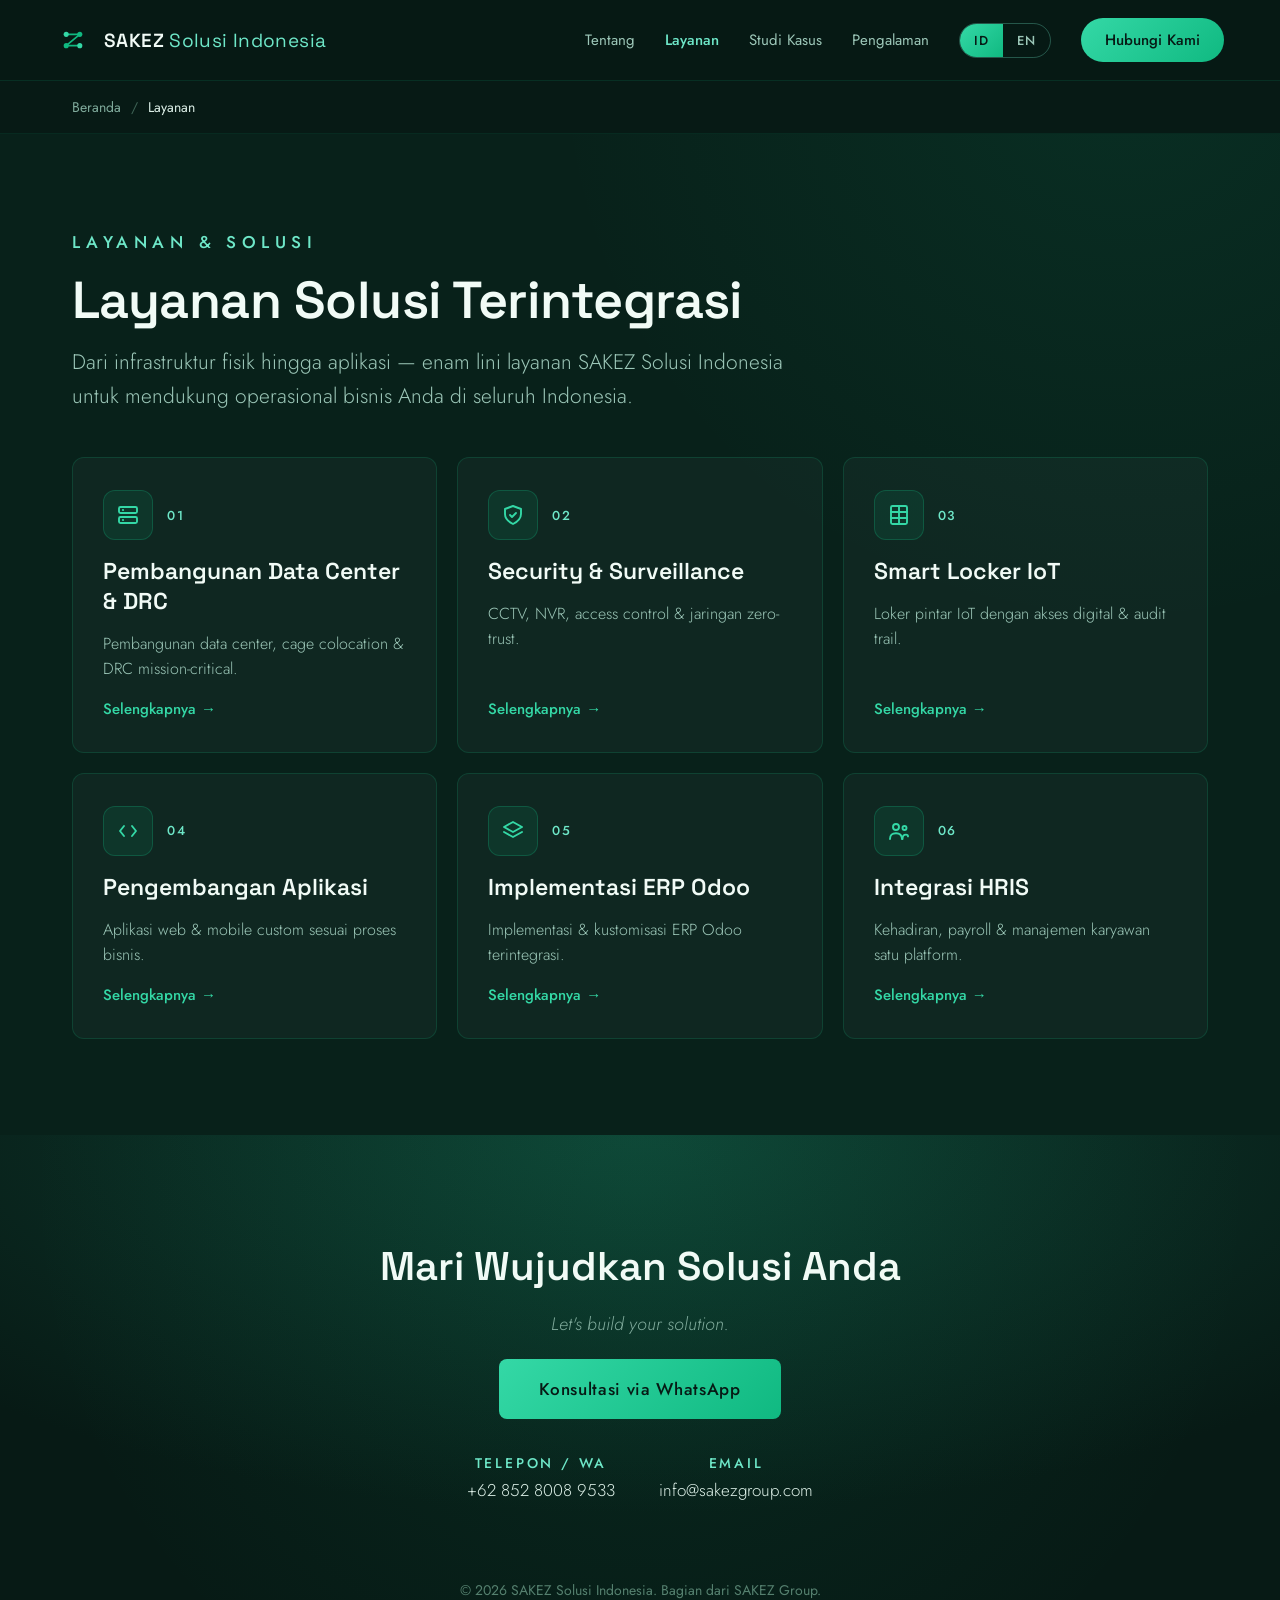
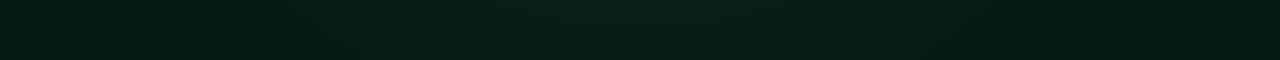
==== layanan/index.html @ 01bb73a0 "SEO : halaman layanan mendalam" ====
<!DOCTYPE html>
<html lang="id"><head>
<meta charset="utf-8"/>
<meta content="width=device-width, initial-scale=1" name="viewport"/>
<title>Layanan Solusi Terintegrasi | SAKEZ Solusi Indonesia</title>
<meta content="Enam lini layanan SAKEZ Solusi Indonesia: pembangunan data center & DRC, security & surveillance, smart locker IoT, pengembangan aplikasi, implementasi ERP Odoo, dan integrasi HRIS. Melayani seluruh Indonesia." name="description"/>
<link href="https://fonts.googleapis.com" rel="preconnect"/>
<link crossorigin="" href="https://fonts.gstatic.com" rel="preconnect"/>
<link href="https://fonts.googleapis.com/css2?family=Space+Grotesk:wght@400;500;600;700&amp;family=Jost:wght@300;400;500;600&amp;display=swap" rel="stylesheet"/>
<style>
  html,body{margin:0;padding:0;background:#071A15;-webkit-font-smoothing:antialiased;text-rendering:optimizeLegibility;}
  *{box-sizing:border-box;}
  a{color:#34D8A6; text-decoration:none;}
  a:hover{color:#6EE7C8;}
  html{scroll-behavior:smooth;}
  .skip-link{position:absolute; left:-9999px;}
  .skip-link:focus{left:16px; top:16px; z-index:100; background:#34D8A6; color:#071A15; padding:10px 16px; border-radius:8px; font-family:'Jost',sans-serif;}
  .lang-switch{display:inline-flex; align-items:center; flex:none; border:1px solid rgba(110,231,200,0.3); border-radius:999px; overflow:hidden;}
  .lang-switch button{font-family:'Jost',sans-serif; font-weight:500; font-size:13px; letter-spacing:0.08em; padding:7px 14px; background:transparent; color:#9CC7B8; border:0; cursor:pointer; transition:background .18s,color .18s;}
  .lang-switch button.is-active{background:linear-gradient(135deg,#34D8A6,#10B981); color:#071A15;}
  .nav-toggle{display:none; background:none; border:0; color:#F1FBF6; font-size:26px; cursor:pointer;}
  .prose p{font-family:'Jost',sans-serif; font-weight:300; font-size:19px; line-height:1.72; margin:0 0 18px;}
  .svc-card{transition:transform .18s, border-color .18s, background .18s;}
  .svc-card:hover{transform:translateY(-3px); border-color:rgba(52,216,166,0.5); background:rgba(255,255,255,0.05);}
  @media(max-width:860px){
    .site-nav{padding:16px 22px !important;}
    .nav-toggle{display:block;}
    .nav-menu{display:none !important; position:absolute; top:100%; left:0; right:0; flex-direction:column; align-items:flex-start !important; gap:16px !important; background:#08211A; padding:22px 24px; border-bottom:1px solid rgba(16,185,129,0.18);}
    .nav-menu.is-open{display:flex !important;}
  }
</style>
<link href="https://solusi.sakezgroup.com/layanan/" rel="canonical"/>
<meta content="website" property="og:type"/><meta content="id_ID" property="og:locale"/>
<meta content="Layanan Solusi Terintegrasi | SAKEZ Solusi Indonesia" property="og:title"/>
<meta content="Enam lini layanan: data center, security, smart locker, aplikasi, ERP Odoo, dan HRIS. Melayani seluruh Indonesia." property="og:description"/>
<meta content="https://solusi.sakezgroup.com/layanan/" property="og:url"/>
<meta content="https://solusi.sakezgroup.com/assets/web-hero-datacenter.jpeg" property="og:image"/>
<meta content="summary_large_image" name="twitter:card"/>
<meta content="#071A15" name="theme-color"/>
<link href="/site.webmanifest" rel="manifest"/>
<link href="/assets/css/main.css" rel="stylesheet"/>
<script type="application/ld+json">{"@context":"https://schema.org","@type":"BreadcrumbList","itemListElement":[{"@type":"ListItem","position":1,"name":"Beranda","item":"https://solusi.sakezgroup.com/"},{"@type":"ListItem","position":2,"name":"Layanan","item":"https://solusi.sakezgroup.com/layanan/"}]}</script><script type="application/ld+json">{"@context":"https://schema.org","@type":"CollectionPage","name":"Layanan SAKEZ Solusi Indonesia","url":"https://solusi.sakezgroup.com/layanan/","description":"Enam lini layanan solusi terintegrasi: data center, security & surveillance, smart locker, pengembangan aplikasi, ERP Odoo, dan HRIS.","hasPart":[{"@type":"Service","name":"Pembangunan Data Center & DRC","url":"https://solusi.sakezgroup.com/layanan/pembangunan-data-center/"},{"@type":"Service","name":"Security & Surveillance","url":"https://solusi.sakezgroup.com/layanan/security-surveillance/"},{"@type":"Service","name":"Smart Locker IoT","url":"https://solusi.sakezgroup.com/layanan/smart-locker/"},{"@type":"Service","name":"Pengembangan Aplikasi","url":"https://solusi.sakezgroup.com/layanan/pengembangan-aplikasi/"},{"@type":"Service","name":"Implementasi ERP Odoo","url":"https://solusi.sakezgroup.com/layanan/implementasi-erp-odoo/"},{"@type":"Service","name":"Integrasi HRIS","url":"https://solusi.sakezgroup.com/layanan/integrasi-hris/"}]}</script>
</head>
<body>
<a class="skip-link" href="#main-content" data-i18n="skip">Lewati ke konten utama</a>
<nav class="site-nav" style="position:sticky; top:0; z-index:50; display:flex; align-items:center; justify-content:space-between; padding:18px 56px; background:rgba(7,26,21,0.92); backdrop-filter:blur(8px); border-bottom:1px solid rgba(16,185,129,0.14);">
<a href="/" class="nav-brand" style="display:flex; align-items:center; gap:14px;">
<svg aria-label="SAKEZ Solusi Indonesia mark" fill="none" height="34" viewbox="0 0 120 120" width="34"><line stroke="#10B981" stroke-linecap="round" stroke-width="6" x1="36" x2="84" y1="40" y2="40"></line><line stroke="#10B981" stroke-linecap="round" stroke-width="6" x1="84" x2="36" y1="40" y2="80"></line><line stroke="#10B981" stroke-linecap="round" stroke-width="6" x1="36" x2="84" y1="80" y2="80"></line><circle cx="36" cy="40" fill="#34D8A6" r="9"></circle><circle cx="84" cy="40" fill="#10B981" r="9"></circle><circle cx="36" cy="80" fill="#10B981" r="9"></circle><circle cx="84" cy="80" fill="#34D8A6" r="9"></circle></svg>
<span style="font-family:'Space Grotesk',sans-serif; font-weight:600; font-size:19px; color:#F1FBF6; letter-spacing:0.02em;">SAKEZ <span style="color:#6EE7C8; font-weight:400;">Solusi Indonesia</span></span></a>
<button aria-controls="primary-navigation" aria-expanded="false" aria-label="Buka menu navigasi" class="nav-toggle" type="button">&#9776;</button>
<div class="nav-menu" id="primary-navigation" style="display:flex; align-items:center; gap:30px;">
<a href="/#tentang" style="font-family:'Jost',sans-serif; font-weight:400; font-size:15px; color:#9CC7B8;" data-i18n="navTentang">Tentang</a>
<a href="/layanan/" style="font-family:'Jost',sans-serif; font-weight:500; font-size:15px; color:#6EE7C8;" data-i18n="navLayanan">Layanan</a>
<a href="/#studi-kasus" style="font-family:'Jost',sans-serif; font-weight:400; font-size:15px; color:#9CC7B8;" data-i18n="navStudi">Studi Kasus</a>
<a href="/#klien" style="font-family:'Jost',sans-serif; font-weight:400; font-size:15px; color:#9CC7B8;" data-i18n="navKlien">Pengalaman</a>
<div class="lang-switch" role="group" aria-label="Pilihan bahasa"><button type="button" data-lang="id">ID</button><button type="button" data-lang="en">EN</button></div>
<a href="https://wa.me/6285280089533" style="font-family:'Jost',sans-serif; font-weight:500; font-size:15px; color:#071A15; background:linear-gradient(135deg,#34D8A6,#10B981); padding:11px 24px; border-radius:999px;" data-i18n="navHubungi">Hubungi Kami</a>
</div></nav>
<nav aria-label="Breadcrumb" style="background:#071A15; padding:16px clamp(20px,6vw,72px); border-bottom:1px solid rgba(16,185,129,0.10);"><ol style="list-style:none; margin:0; padding:0; display:flex; flex-wrap:wrap; gap:10px; align-items:center; font-family:'Jost',sans-serif; font-weight:400; font-size:14px;"><li><a href="/" style="color:#7FAA9B;" data-i18n="bcHome">Beranda</a></li><li style="color:#3E6355;">/</li><li style="color:#DCEFE7;" data-i18n="bcLayanan">Layanan</li></ol></nav>
<main id="main-content">
<section style="background:#08211A; padding:clamp(56px,9vw,96px) clamp(20px,6vw,72px); display:flex; flex-direction:column; gap:44px; position:relative; overflow:hidden;">
<div style="position:absolute; inset:0; background:radial-gradient(820px circle at 88% -8%, rgba(16,185,129,0.09) 0%, transparent 70%); pointer-events:none;"></div>
<div style="position:relative; max-width:860px; display:flex; flex-direction:column; gap:18px;">
<p style="font-family:'Jost',sans-serif; font-weight:500; font-size:17px; letter-spacing:0.32em; text-transform:uppercase; color:#6EE7C8; margin:0;" data-i18n="k0">Layanan & Solusi</p>
<h1 style="font-family:'Space Grotesk',sans-serif; font-weight:600; font-size:clamp(34px,5.5vw,52px); line-height:1.08; letter-spacing:-0.01em; color:#F1FBF6; margin:0;" data-i18n="k1">Layanan Solusi Terintegrasi</h1>
<p style="font-family:'Jost',sans-serif; font-weight:300; font-size:21px; line-height:1.6; color:#9CC7B8; margin:0; max-width:720px;" data-i18n="k2">Dari infrastruktur fisik hingga aplikasi — enam lini layanan SAKEZ Solusi Indonesia untuk mendukung operasional bisnis Anda di seluruh Indonesia.</p>
</div>
<div style="position:relative; display:grid; grid-template-columns:repeat(auto-fit,minmax(300px,1fr)); gap:20px;"><a href="/layanan/pembangunan-data-center/" class="svc-card" style="display:flex; flex-direction:column; gap:16px; padding:32px 30px; background:rgba(255,255,255,0.03); border:1px solid rgba(16,185,129,0.18); border-radius:12px;">
<div style="display:flex; align-items:center; gap:14px;"><span style="width:50px; height:50px; border-radius:12px; background:rgba(16,185,129,0.10); border:1px solid rgba(16,185,129,0.26); display:flex; align-items:center; justify-content:center; flex:none;"><svg fill="none" height="24" stroke="#34D8A6" stroke-linecap="round" stroke-linejoin="round" stroke-width="1.9" viewbox="0 0 24 24" width="24"><rect height="6" rx="1.5" width="18" x="3" y="4"></rect><rect height="6" rx="1.5" width="18" x="3" y="14"></rect><circle cx="7" cy="7" fill="#34D8A6" r="1.1" stroke="none"></circle><circle cx="7" cy="17" fill="#34D8A6" r="1.1" stroke="none"></circle></svg></span><span style="font-family:'Jost',sans-serif; font-weight:500; font-size:13px; letter-spacing:0.14em; color:#6EE7C8;">01</span></div>
<p style="font-family:'Space Grotesk',sans-serif; font-weight:600; font-size:23px; color:#F1FBF6; margin:0;" data-i18n="k3">Pembangunan Data Center & DRC</p>
<p style="font-family:'Jost',sans-serif; font-weight:300; font-size:16px; line-height:1.55; color:#9CC7B8; margin:0; flex:1;" data-i18n="k4">Pembangunan data center, cage colocation & DRC mission-critical.</p>
<span style="font-family:'Jost',sans-serif; font-weight:500; font-size:15px; color:#34D8A6;"><span data-i18n="k5">Selengkapnya</span> &rarr;</span></a><a href="/layanan/security-surveillance/" class="svc-card" style="display:flex; flex-direction:column; gap:16px; padding:32px 30px; background:rgba(255,255,255,0.03); border:1px solid rgba(16,185,129,0.18); border-radius:12px;">
<div style="display:flex; align-items:center; gap:14px;"><span style="width:50px; height:50px; border-radius:12px; background:rgba(16,185,129,0.10); border:1px solid rgba(16,185,129,0.26); display:flex; align-items:center; justify-content:center; flex:none;"><svg fill="none" height="24" stroke="#34D8A6" stroke-linecap="round" stroke-linejoin="round" stroke-width="1.9" viewbox="0 0 24 24" width="24"><path d="M12 3 L20 6 V11 C20 16 16 19 12 21 C8 19 4 16 4 11 V6 Z"></path><path d="M9 12 l2 2 l4 -4"></path></svg></span><span style="font-family:'Jost',sans-serif; font-weight:500; font-size:13px; letter-spacing:0.14em; color:#6EE7C8;">02</span></div>
<p style="font-family:'Space Grotesk',sans-serif; font-weight:600; font-size:23px; color:#F1FBF6; margin:0;" data-i18n="k6">Security & Surveillance</p>
<p style="font-family:'Jost',sans-serif; font-weight:300; font-size:16px; line-height:1.55; color:#9CC7B8; margin:0; flex:1;" data-i18n="k7">CCTV, NVR, access control & jaringan zero-trust.</p>
<span style="font-family:'Jost',sans-serif; font-weight:500; font-size:15px; color:#34D8A6;"><span data-i18n="k8">Selengkapnya</span> &rarr;</span></a><a href="/layanan/smart-locker/" class="svc-card" style="display:flex; flex-direction:column; gap:16px; padding:32px 30px; background:rgba(255,255,255,0.03); border:1px solid rgba(16,185,129,0.18); border-radius:12px;">
<div style="display:flex; align-items:center; gap:14px;"><span style="width:50px; height:50px; border-radius:12px; background:rgba(16,185,129,0.10); border:1px solid rgba(16,185,129,0.26); display:flex; align-items:center; justify-content:center; flex:none;"><svg fill="none" height="24" stroke="#34D8A6" stroke-linecap="round" stroke-linejoin="round" stroke-width="1.9" viewbox="0 0 24 24" width="24"><rect height="18" rx="1.5" width="16" x="4" y="3"></rect><line x1="4" x2="20" y1="9" y2="9"></line><line x1="4" x2="20" y1="15" y2="15"></line><line x1="12" x2="12" y1="3" y2="21"></line></svg></span><span style="font-family:'Jost',sans-serif; font-weight:500; font-size:13px; letter-spacing:0.14em; color:#6EE7C8;">03</span></div>
<p style="font-family:'Space Grotesk',sans-serif; font-weight:600; font-size:23px; color:#F1FBF6; margin:0;" data-i18n="k9">Smart Locker IoT</p>
<p style="font-family:'Jost',sans-serif; font-weight:300; font-size:16px; line-height:1.55; color:#9CC7B8; margin:0; flex:1;" data-i18n="k10">Loker pintar IoT dengan akses digital & audit trail.</p>
<span style="font-family:'Jost',sans-serif; font-weight:500; font-size:15px; color:#34D8A6;"><span data-i18n="k11">Selengkapnya</span> &rarr;</span></a><a href="/layanan/pengembangan-aplikasi/" class="svc-card" style="display:flex; flex-direction:column; gap:16px; padding:32px 30px; background:rgba(255,255,255,0.03); border:1px solid rgba(16,185,129,0.18); border-radius:12px;">
<div style="display:flex; align-items:center; gap:14px;"><span style="width:50px; height:50px; border-radius:12px; background:rgba(16,185,129,0.10); border:1px solid rgba(16,185,129,0.26); display:flex; align-items:center; justify-content:center; flex:none;"><svg fill="none" height="24" stroke="#34D8A6" stroke-linecap="round" stroke-linejoin="round" stroke-width="1.9" viewbox="0 0 24 24" width="24"><polyline points="8 7 4 12 8 17"></polyline><polyline points="16 7 20 12 16 17"></polyline></svg></span><span style="font-family:'Jost',sans-serif; font-weight:500; font-size:13px; letter-spacing:0.14em; color:#6EE7C8;">04</span></div>
<p style="font-family:'Space Grotesk',sans-serif; font-weight:600; font-size:23px; color:#F1FBF6; margin:0;" data-i18n="k12">Pengembangan Aplikasi</p>
<p style="font-family:'Jost',sans-serif; font-weight:300; font-size:16px; line-height:1.55; color:#9CC7B8; margin:0; flex:1;" data-i18n="k13">Aplikasi web & mobile custom sesuai proses bisnis.</p>
<span style="font-family:'Jost',sans-serif; font-weight:500; font-size:15px; color:#34D8A6;"><span data-i18n="k14">Selengkapnya</span> &rarr;</span></a><a href="/layanan/implementasi-erp-odoo/" class="svc-card" style="display:flex; flex-direction:column; gap:16px; padding:32px 30px; background:rgba(255,255,255,0.03); border:1px solid rgba(16,185,129,0.18); border-radius:12px;">
<div style="display:flex; align-items:center; gap:14px;"><span style="width:50px; height:50px; border-radius:12px; background:rgba(16,185,129,0.10); border:1px solid rgba(16,185,129,0.26); display:flex; align-items:center; justify-content:center; flex:none;"><svg fill="none" height="24" stroke="#34D8A6" stroke-linecap="round" stroke-linejoin="round" stroke-width="1.9" viewbox="0 0 24 24" width="24"><polygon points="12 3 21 8 12 13 3 8"></polygon><polyline points="3 13 12 18 21 13"></polyline></svg></span><span style="font-family:'Jost',sans-serif; font-weight:500; font-size:13px; letter-spacing:0.14em; color:#6EE7C8;">05</span></div>
<p style="font-family:'Space Grotesk',sans-serif; font-weight:600; font-size:23px; color:#F1FBF6; margin:0;" data-i18n="k15">Implementasi ERP Odoo</p>
<p style="font-family:'Jost',sans-serif; font-weight:300; font-size:16px; line-height:1.55; color:#9CC7B8; margin:0; flex:1;" data-i18n="k16">Implementasi & kustomisasi ERP Odoo terintegrasi.</p>
<span style="font-family:'Jost',sans-serif; font-weight:500; font-size:15px; color:#34D8A6;"><span data-i18n="k17">Selengkapnya</span> &rarr;</span></a><a href="/layanan/integrasi-hris/" class="svc-card" style="display:flex; flex-direction:column; gap:16px; padding:32px 30px; background:rgba(255,255,255,0.03); border:1px solid rgba(16,185,129,0.18); border-radius:12px;">
<div style="display:flex; align-items:center; gap:14px;"><span style="width:50px; height:50px; border-radius:12px; background:rgba(16,185,129,0.10); border:1px solid rgba(16,185,129,0.26); display:flex; align-items:center; justify-content:center; flex:none;"><svg fill="none" height="24" stroke="#34D8A6" stroke-linecap="round" stroke-linejoin="round" stroke-width="1.9" viewbox="0 0 24 24" width="24"><circle cx="9" cy="8" r="3"></circle><path d="M3 20 C3 16 5 14.2 9 14.2 C13 14.2 15 16 15 20"></path><circle cx="17.5" cy="9" r="2"></circle><path d="M15.5 20 C15.5 16.8 16.5 15.6 19 15.6 C20.6 15.6 21 16.6 21 17.4"></path></svg></span><span style="font-family:'Jost',sans-serif; font-weight:500; font-size:13px; letter-spacing:0.14em; color:#6EE7C8;">06</span></div>
<p style="font-family:'Space Grotesk',sans-serif; font-weight:600; font-size:23px; color:#F1FBF6; margin:0;" data-i18n="k18">Integrasi HRIS</p>
<p style="font-family:'Jost',sans-serif; font-weight:300; font-size:16px; line-height:1.55; color:#9CC7B8; margin:0; flex:1;" data-i18n="k19">Kehadiran, payroll & manajemen karyawan satu platform.</p>
<span style="font-family:'Jost',sans-serif; font-weight:500; font-size:15px; color:#34D8A6;"><span data-i18n="k20">Selengkapnya</span> &rarr;</span></a></div>
</section>
<section id="kontak" style="background:#071A15; display:flex; flex-direction:column; align-items:center; text-align:center; padding:110px 40px 60px; gap:26px; position:relative; overflow:hidden;">
<div style="position:absolute; inset:0; background:radial-gradient(120% 120% at 50% 0%, #0E3D30 0%, #071A15 60%);"></div>
<div style="position:absolute; inset:0; background:radial-gradient(900px circle at 50% 10%, rgba(16,185,129,0.10) 0%, transparent 68%); pointer-events:none;"></div>
<div style="position:relative; display:flex; flex-direction:column; align-items:center; gap:22px; max-width:760px;">
<h2 style="font-family:'Space Grotesk',sans-serif; font-weight:600; font-size:40px; line-height:1.12; color:#F1FBF6; margin:0;" data-i18n="ctaTitle">Mari Wujudkan Solusi Anda</h2>
<p style="font-family:'Jost',sans-serif; font-weight:300; font-style:italic; font-size:18px; color:#7FAA9B; margin:0;" data-i18n="ctaSub">Let's build your solution.</p>
<a href="https://wa.me/6285280089533?text=Halo%20SAKEZ%2C%20saya%20tertarik%20dengan%20layanan%20SAKEZ%20Solusi%20Indonesia" style="font-family:'Jost',sans-serif; font-weight:500; font-size:17px; letter-spacing:0.04em; color:#071A15; background:linear-gradient(135deg,#34D8A6,#10B981); padding:18px 40px; border-radius:8px;" data-i18n="ctaBtn">Konsultasi via WhatsApp</a>
<div style="display:flex; gap:44px; flex-wrap:wrap; justify-content:center; margin-top:12px;">
<div style="display:flex; flex-direction:column; gap:5px;"><span style="font-family:'Jost',sans-serif; font-weight:500; font-size:14px; letter-spacing:0.2em; text-transform:uppercase; color:#6EE7C8;" data-i18n="phoneLabel">Telepon / WA</span><span style="font-family:'Jost',sans-serif; font-weight:300; font-size:17px; color:#DCEFE7;">+62 852 8008 9533</span></div>
<div style="display:flex; flex-direction:column; gap:5px;"><span style="font-family:'Jost',sans-serif; font-weight:500; font-size:14px; letter-spacing:0.2em; text-transform:uppercase; color:#6EE7C8;">Email</span><span style="font-family:'Jost',sans-serif; font-weight:300; font-size:17px; color:#DCEFE7;">info<span>@</span>sakezgroup.com</span></div>
</div></div>
<p style="position:relative; margin:52px 0 0; font-family:'Jost',sans-serif; font-weight:400; font-size:14px; color:#55806F;" data-i18n="copyright">© 2026 SAKEZ Solusi Indonesia. Bagian dari SAKEZ Group.</p>
</section>
</main>
<script>window.PAGE_EN={"k0":"Services & Solutions","k1":"Integrated Solution Services","k2":"From physical infrastructure to applications — six SAKEZ Solusi Indonesia service lines supporting your business operations across Indonesia.","k3":"Data Center & DRC Construction","k4":"Mission-critical data center, cage colocation & DRC construction.","k5":"Learn more","k6":"Security & Surveillance","k7":"CCTV, NVR, access control & zero-trust networking.","k8":"Learn more","k9":"Smart Locker IoT","k10":"IoT smart lockers with digital access & audit trail.","k11":"Learn more","k12":"Pengembangan Aplikasi","k13":"Custom web & mobile apps built to your process.","k14":"Learn more","k15":"Implementasi ERP Odoo","k16":"Integrated Odoo ERP implementation & customization.","k17":"Learn more","k18":"Integrasi HRIS","k19":"Attendance, payroll & employee management in one platform.","k20":"Learn more"};</script>
<script defer src="/assets/js/layanan.js"></script>
</body></html>
---- assets/css/main.css ----
:root {
  --bg: #071A15;
  --text: #F1FBF6;
  --muted: #9CC7B8;
  --accent: #34D8A6;
}

html {
  scroll-behavior: smooth;
  overflow-x: hidden;
}

body {
  overflow-x: hidden;
  min-width: 0;
}

.skip-link {
  position: absolute;
  left: -9999px;
  top: 8px;
  z-index: 999;
  background: #fff;
  color: #071A15;
  padding: 10px;
}

.skip-link:focus { left: 8px; }

.nav-toggle {
  display: none;
  background: transparent;
  border: 1px solid rgba(110,231,200,.4);
  color: #F1FBF6;
  border-radius: 10px;
  font-size: 26px;
  line-height: 1;
  padding: 10px 13px;
  cursor: pointer;
}

.site-nav { width: 100%; }

img, svg { max-width: 100%; }

a:focus-visible,
button:focus-visible {
  outline: 3px solid #6EE7C8;
  outline-offset: 3px;
}

/* Prevent flex and grid children from forcing horizontal overflow */
main,
section,
section > div,
.site-nav,
.nav-brand,
.nav-menu {
  min-width: 0;
}

section * { min-width: 0; }

p, h1, h2, h3, span, a {
  overflow-wrap: normal;
  word-break: normal;
}

/* TABLET */
@media (max-width: 900px) {
  .site-nav {
    padding: 15px 22px !important;
    flex-wrap: wrap;
  }

  .nav-toggle { display: block; }

  .nav-menu {
    display: none !important;
    width: 100%;
    flex-direction: column;
    align-items: stretch !important;
    gap: 0 !important;
    padding: 14px 0 4px;
  }

  .nav-menu.is-open { display: flex !important; }

  .nav-menu a { padding: 12px 4px !important; }

  .nav-menu a:last-child {
    text-align: center;
    margin-top: 8px;
  }

  section {
    padding-left: 24px !important;
    padding-right: 24px !important;
  }

  section > div { max-width: 100% !important; }

  h1 { font-size: clamp(42px, 9vw, 64px) !important; }
  h2 { font-size: clamp(31px, 6vw, 46px) !important; }

  [style*="grid-template-columns:repeat(3,1fr)"],
  [style*="grid-template-columns: repeat(3,1fr)"],
  [style*="grid-template-columns:repeat(4,1fr)"],
  [style*="grid-template-columns: repeat(4,1fr)"] {
    grid-template-columns: repeat(2, minmax(0,1fr)) !important;
  }

  [style*="grid-template-columns:1fr 1fr"],
  [style*="grid-template-columns: 1fr 1fr"] {
    grid-template-columns: minmax(0,1fr) !important;
  }

  [style*="min-width:420px"] {
    min-width: 0 !important;
    width: 100% !important;
    flex-basis: 100% !important;
  }
}

/* MOBILE */
@media (max-width: 600px) {
  .site-nav {
    padding: 13px 16px !important;
  }

  .nav-brand { gap: 9px !important; }

  .nav-brand svg {
    width: 30px !important;
    height: 30px !important;
  }

  .nav-brand span {
    font-size: 15px !important;
    white-space: nowrap;
  }

  .nav-toggle {
    font-size: 24px;
    padding: 9px 11px;
  }

  section {
    padding-left: 18px !important;
    padding-right: 18px !important;
  }

  /* Force every grid into a true single column on phones */
  [style*="display:grid"] {
    grid-template-columns: minmax(0,1fr) !important;
    width: 100% !important;
  }

  [style*="grid-column:span"] {
    grid-column: 1 / -1 !important;
  }

  [style*="display:flex"] { max-width: 100%; }

  /* Fix desktop split sections */
  [style*="min-width:420px"] {
    min-width: 0 !important;
    width: 100% !important;
    flex: 0 0 100% !important;
  }

  /* Hero */
  [style*="padding:0 72px 100px"] {
    padding: 0 18px 58px !important;
  }

  [style*="font-size:76px"] {
    font-size: clamp(42px,12vw,52px) !important;
    line-height: 1.04 !important;
  }

  section:first-of-type [style*="display:flex; gap:18px; margin-top:38px"] {
    flex-direction: column !important;
    align-items: stretch !important;
    gap: 12px !important;
  }

  section:first-of-type [style*="display:flex; gap:18px; margin-top:38px"] a {
    text-align: center !important;
    padding: 15px 20px !important;
  }

  /* Common section spacing */
  [style*="padding:70px 60px"] {
    padding: 48px 18px !important;
  }

  [style*="padding:110px 72px"] {
    padding: 72px 18px !important;
  }

  [style*="font-size:48px"],
  [style*="font-size:44px"] {
    font-size: 34px !important;
    line-height: 1.14 !important;
  }

  [style*="font-size:23px"],
  [style*="font-size:22px"] {
    font-size: 18px !important;
    line-height: 1.6 !important;
  }

  [style*="letter-spacing:0.4em"],
  [style*="letter-spacing:0.34em"] {
    letter-spacing: .18em !important;
  }

  /* Services */
  #layanan [style*="display:flex; gap:18px"] {
    gap: 14px !important;
    padding: 22px 18px !important;
    align-items: flex-start !important;
  }

  #layanan [style*="font-size:21px"] {
    font-size: 19px !important;
    line-height: 1.3 !important;
  }

  /* Statistics */
  #tentang [style*="display:grid"] > div {
    width: 100% !important;
    padding: 24px 22px !important;
  }

  /* Footer and large content areas */
  footer,
  [style*="padding:70px 72px"],
  [style*="padding:80px 72px"] {
    padding-left: 18px !important;
    padding-right: 18px !important;
  }
}

/* SMALL MOBILE */
@media (max-width: 380px) {
  .nav-brand span { font-size: 14px !important; }

  .nav-brand svg {
    width: 27px !important;
    height: 27px !important;
  }

  h1 { font-size: 40px !important; }

  section {
    padding-left: 15px !important;
    padding-right: 15px !important;
  }
}

/* Accessibility */
@media (prefers-reduced-motion: reduce) {
  html { scroll-behavior: auto !important; }

  *,
  *::before,
  *::after {
    animation-duration: .01ms !important;
    animation-iteration-count: 1 !important;
    transition-duration: .01ms !important;
  }
}
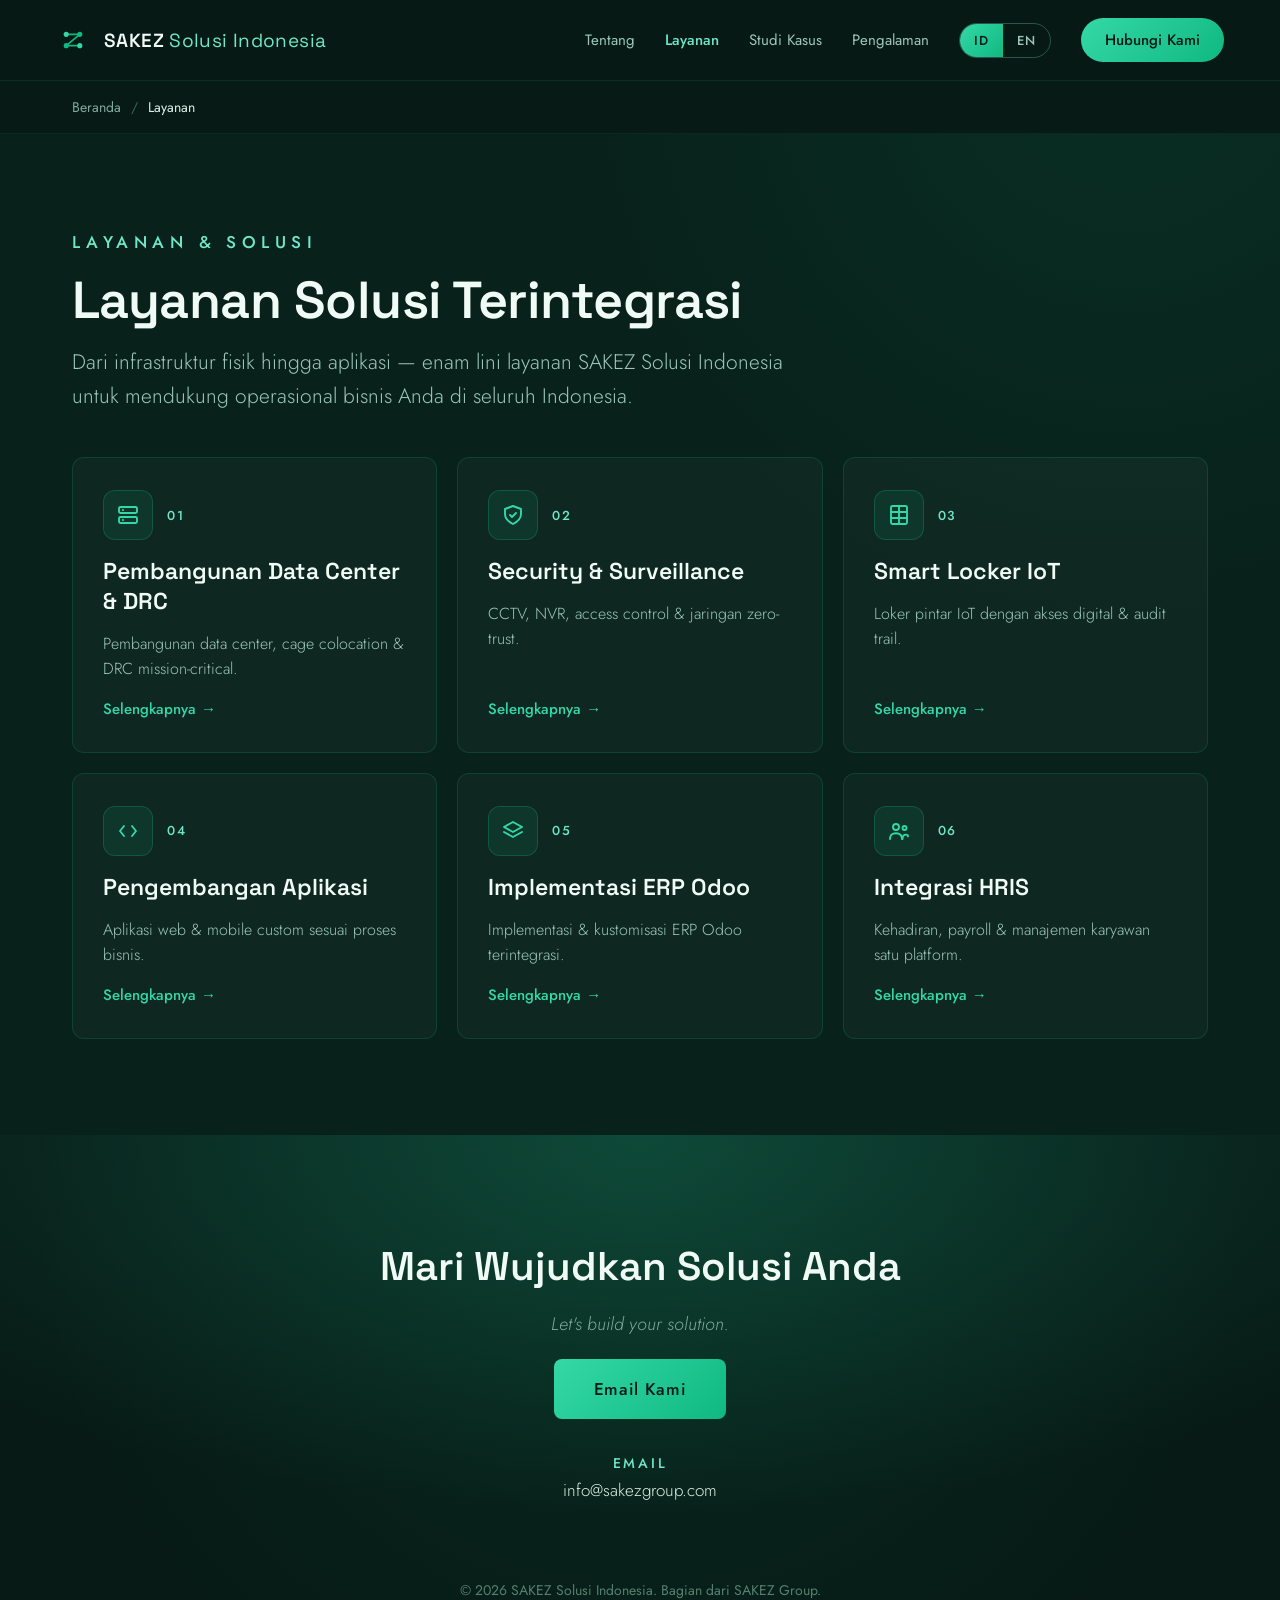
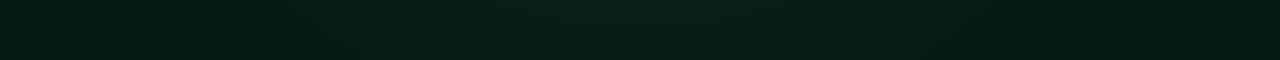
==== commit 5f5be86b: "update phone number in all layanan" ====
--- a/layanan/index.html
+++ b/layanan/index.html
@@ -54,7 +54,7 @@
 <a href="/#studi-kasus" style="font-family:'Jost',sans-serif; font-weight:400; font-size:15px; color:#9CC7B8;" data-i18n="navStudi">Studi Kasus</a>
 <a href="/#klien" style="font-family:'Jost',sans-serif; font-weight:400; font-size:15px; color:#9CC7B8;" data-i18n="navKlien">Pengalaman</a>
 <div class="lang-switch" role="group" aria-label="Pilihan bahasa"><button type="button" data-lang="id">ID</button><button type="button" data-lang="en">EN</button></div>
-<a href="https://wa.me/6285280089533" style="font-family:'Jost',sans-serif; font-weight:500; font-size:15px; color:#071A15; background:linear-gradient(135deg,#34D8A6,#10B981); padding:11px 24px; border-radius:999px;" data-i18n="navHubungi">Hubungi Kami</a>
+<a href="mailto:info@sakezgroup.com" style="font-family:'Jost',sans-serif; font-weight:500; font-size:15px; color:#071A15; background:linear-gradient(135deg,#34D8A6,#10B981); padding:11px 24px; border-radius:999px;" data-i18n="navHubungi">Hubungi Kami</a>
 </div></nav>
 <nav aria-label="Breadcrumb" style="background:#071A15; padding:16px clamp(20px,6vw,72px); border-bottom:1px solid rgba(16,185,129,0.10);"><ol style="list-style:none; margin:0; padding:0; display:flex; flex-wrap:wrap; gap:10px; align-items:center; font-family:'Jost',sans-serif; font-weight:400; font-size:14px;"><li><a href="/" style="color:#7FAA9B;" data-i18n="bcHome">Beranda</a></li><li style="color:#3E6355;">/</li><li style="color:#DCEFE7;" data-i18n="bcLayanan">Layanan</li></ol></nav>
 <main id="main-content">
@@ -97,9 +97,8 @@
 <div style="position:relative; display:flex; flex-direction:column; align-items:center; gap:22px; max-width:760px;">
 <h2 style="font-family:'Space Grotesk',sans-serif; font-weight:600; font-size:40px; line-height:1.12; color:#F1FBF6; margin:0;" data-i18n="ctaTitle">Mari Wujudkan Solusi Anda</h2>
 <p style="font-family:'Jost',sans-serif; font-weight:300; font-style:italic; font-size:18px; color:#7FAA9B; margin:0;" data-i18n="ctaSub">Let's build your solution.</p>
-<a href="https://wa.me/6285280089533?text=Halo%20SAKEZ%2C%20saya%20tertarik%20dengan%20layanan%20SAKEZ%20Solusi%20Indonesia" style="font-family:'Jost',sans-serif; font-weight:500; font-size:17px; letter-spacing:0.04em; color:#071A15; background:linear-gradient(135deg,#34D8A6,#10B981); padding:18px 40px; border-radius:8px;" data-i18n="ctaBtn">Konsultasi via WhatsApp</a>
+<a href="mailto:info@sakezgroup.com?subject=Halo%20SAKEZ%2C%20saya%20tertarik%20dengan%20layanan%20SAKEZ%20Solusi%20Indonesia" style="font-family:'Jost',sans-serif; font-weight:500; font-size:17px; letter-spacing:0.04em; color:#071A15; background:linear-gradient(135deg,#34D8A6,#10B981); padding:18px 40px; border-radius:8px;" data-i18n="ctaBtn">Email Kami</a>
 <div style="display:flex; gap:44px; flex-wrap:wrap; justify-content:center; margin-top:12px;">
-<div style="display:flex; flex-direction:column; gap:5px;"><span style="font-family:'Jost',sans-serif; font-weight:500; font-size:14px; letter-spacing:0.2em; text-transform:uppercase; color:#6EE7C8;" data-i18n="phoneLabel">Telepon / WA</span><span style="font-family:'Jost',sans-serif; font-weight:300; font-size:17px; color:#DCEFE7;">+62 852 8008 9533</span></div>
 <div style="display:flex; flex-direction:column; gap:5px;"><span style="font-family:'Jost',sans-serif; font-weight:500; font-size:14px; letter-spacing:0.2em; text-transform:uppercase; color:#6EE7C8;">Email</span><span style="font-family:'Jost',sans-serif; font-weight:300; font-size:17px; color:#DCEFE7;">info<span>@</span>sakezgroup.com</span></div>
 </div></div>
 <p style="position:relative; margin:52px 0 0; font-family:'Jost',sans-serif; font-weight:400; font-size:14px; color:#55806F;" data-i18n="copyright">© 2026 SAKEZ Solusi Indonesia. Bagian dari SAKEZ Group.</p>
